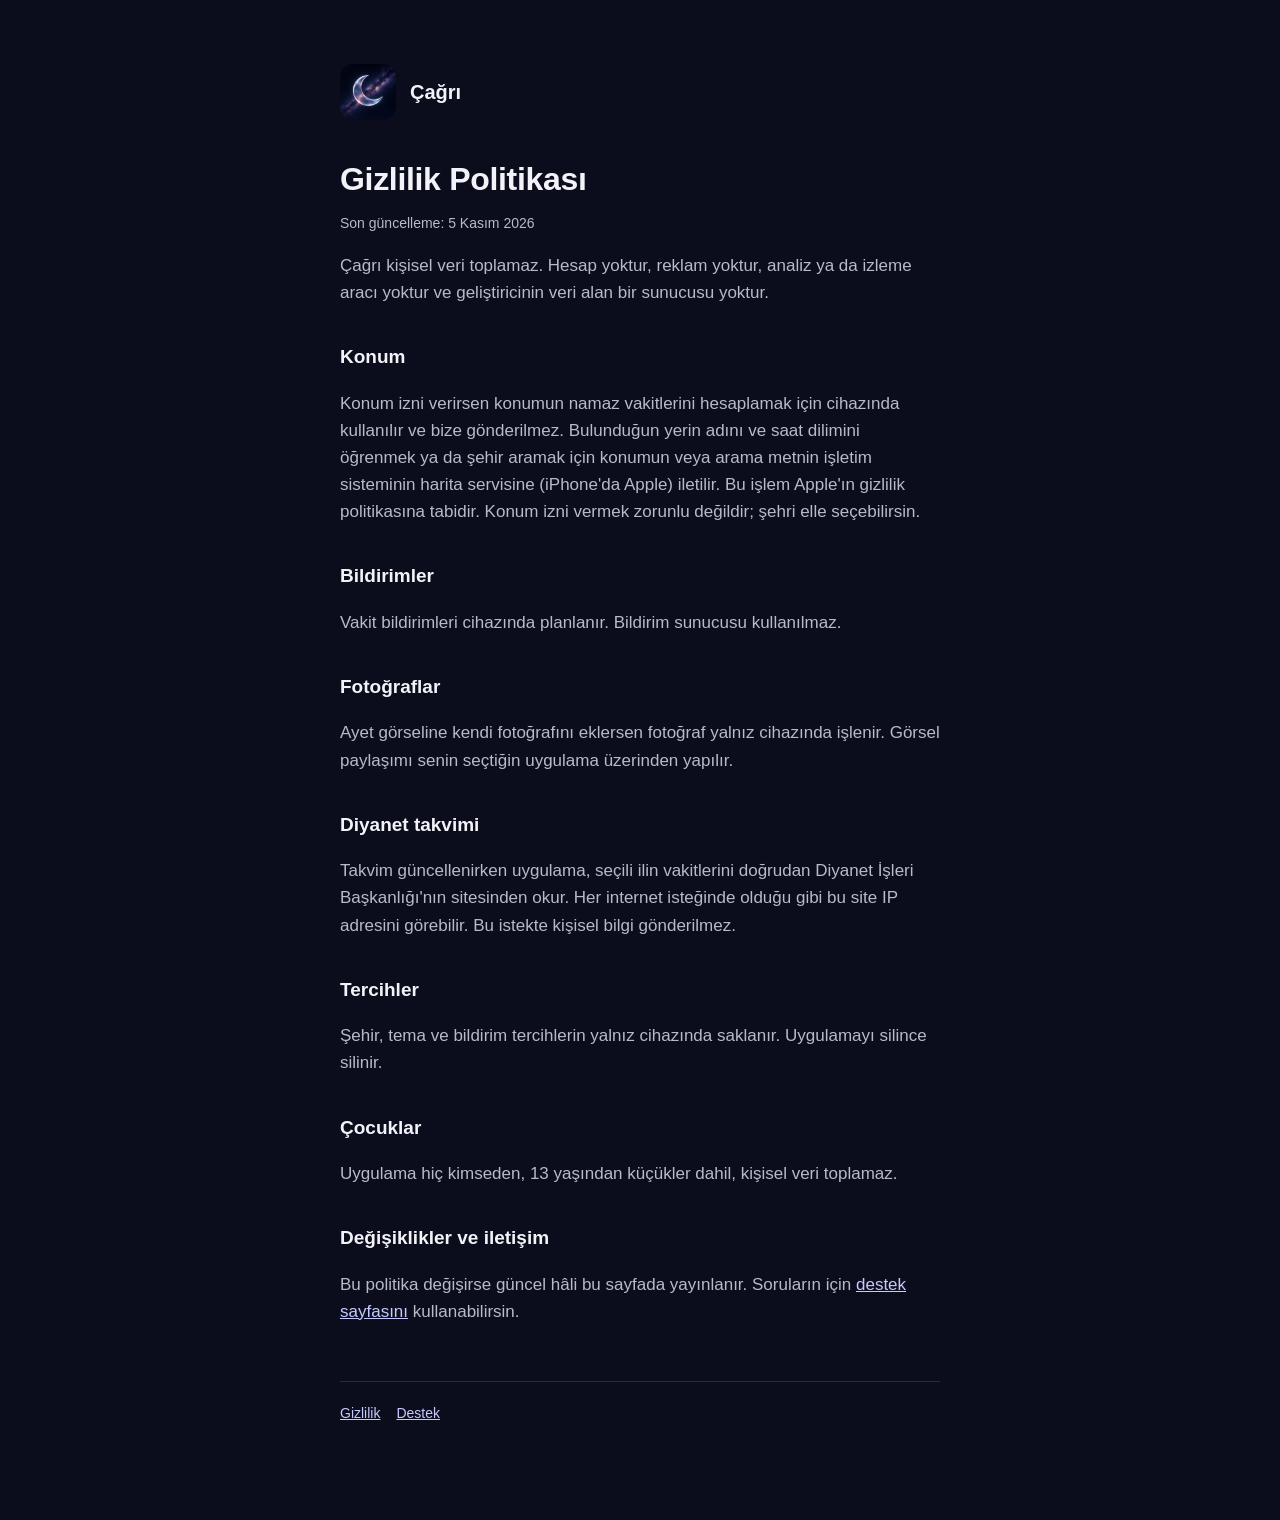
==== gizlilik/index.html @ 312e13e9 "Çağrı: tanıtım, gizlilik ve destek sayfaları" ====
<!doctype html>
<html lang="tr">
<head>
<meta charset="utf-8">
<meta name="viewport" content="width=device-width, initial-scale=1">
<title>Gizlilik Politikası: Çağrı</title>
<meta name="description" content="Çağrı kişisel veri toplamaz.">
<link rel="stylesheet" href="../style.css">
<link rel="icon" href="../icon.png">
</head>
<body>
<main>
<header><img src="../icon.png" alt=""><a href="../">Çağrı</a></header>
<h1>Gizlilik Politikası</h1>
<p class="meta">Son güncelleme: 5 Kasım 2026</p>
<p>Çağrı kişisel veri toplamaz. Hesap yoktur, reklam yoktur, analiz ya da izleme aracı yoktur ve geliştiricinin veri alan bir sunucusu yoktur.</p>
<h2>Konum</h2>
<p>Konum izni verirsen konumun namaz vakitlerini hesaplamak için cihazında kullanılır ve bize gönderilmez. Bulunduğun yerin adını ve saat dilimini öğrenmek ya da şehir aramak için konumun veya arama metnin işletim sisteminin harita servisine (iPhone'da Apple) iletilir. Bu işlem Apple'ın gizlilik politikasına tabidir. Konum izni vermek zorunlu değildir; şehri elle seçebilirsin.</p>
<h2>Bildirimler</h2>
<p>Vakit bildirimleri cihazında planlanır. Bildirim sunucusu kullanılmaz.</p>
<h2>Fotoğraflar</h2>
<p>Ayet görseline kendi fotoğrafını eklersen fotoğraf yalnız cihazında işlenir. Görsel paylaşımı senin seçtiğin uygulama üzerinden yapılır.</p>
<h2>Diyanet takvimi</h2>
<p>Takvim güncellenirken uygulama, seçili ilin vakitlerini doğrudan Diyanet İşleri Başkanlığı'nın sitesinden okur. Her internet isteğinde olduğu gibi bu site IP adresini görebilir. Bu istekte kişisel bilgi gönderilmez.</p>
<h2>Tercihler</h2>
<p>Şehir, tema ve bildirim tercihlerin yalnız cihazında saklanır. Uygulamayı silince silinir.</p>
<h2>Çocuklar</h2>
<p>Uygulama hiç kimseden, 13 yaşından küçükler dahil, kişisel veri toplamaz.</p>
<h2>Değişiklikler ve iletişim</h2>
<p>Bu politika değişirse güncel hâli bu sayfada yayınlanır. Soruların için <a href="../destek/">destek sayfasını</a> kullanabilirsin.</p>
<footer><a href="../gizlilik/">Gizlilik</a><a href="../destek/">Destek</a></footer>
</main>
</body>
</html>
---- style.css ----
:root { --bg: #0b0d1c; --ink: #f2f3f8; --soft: #b6bacb; --line: rgba(255,255,255,.12); --link: #c5c9ff; }
* { box-sizing: border-box; }
body { margin: 0; background: var(--bg); color: var(--ink); font: 17px/1.6 -apple-system, BlinkMacSystemFont, "SF Pro Text", "Segoe UI", Roboto, sans-serif; -webkit-font-smoothing: antialiased; }
main { max-width: 640px; margin: 0 auto; padding: 64px 20px 96px; }
header { display: flex; align-items: center; gap: 14px; margin-bottom: 40px; }
header img { width: 56px; height: 56px; border-radius: 13px; }
header a { color: var(--ink); text-decoration: none; font-weight: 600; font-size: 20px; }
h1 { font-size: 32px; line-height: 1.2; letter-spacing: -.01em; margin: 0 0 8px; }
h2 { font-size: 19px; margin: 36px 0 6px; }
p, li { color: var(--soft); }
ul { padding-left: 20px; }
a { color: var(--link); }
.meta { font-size: 14px; }
footer { margin-top: 56px; padding-top: 20px; border-top: 1px solid var(--line); font-size: 14px; color: var(--soft); }
footer a { margin-right: 16px; }
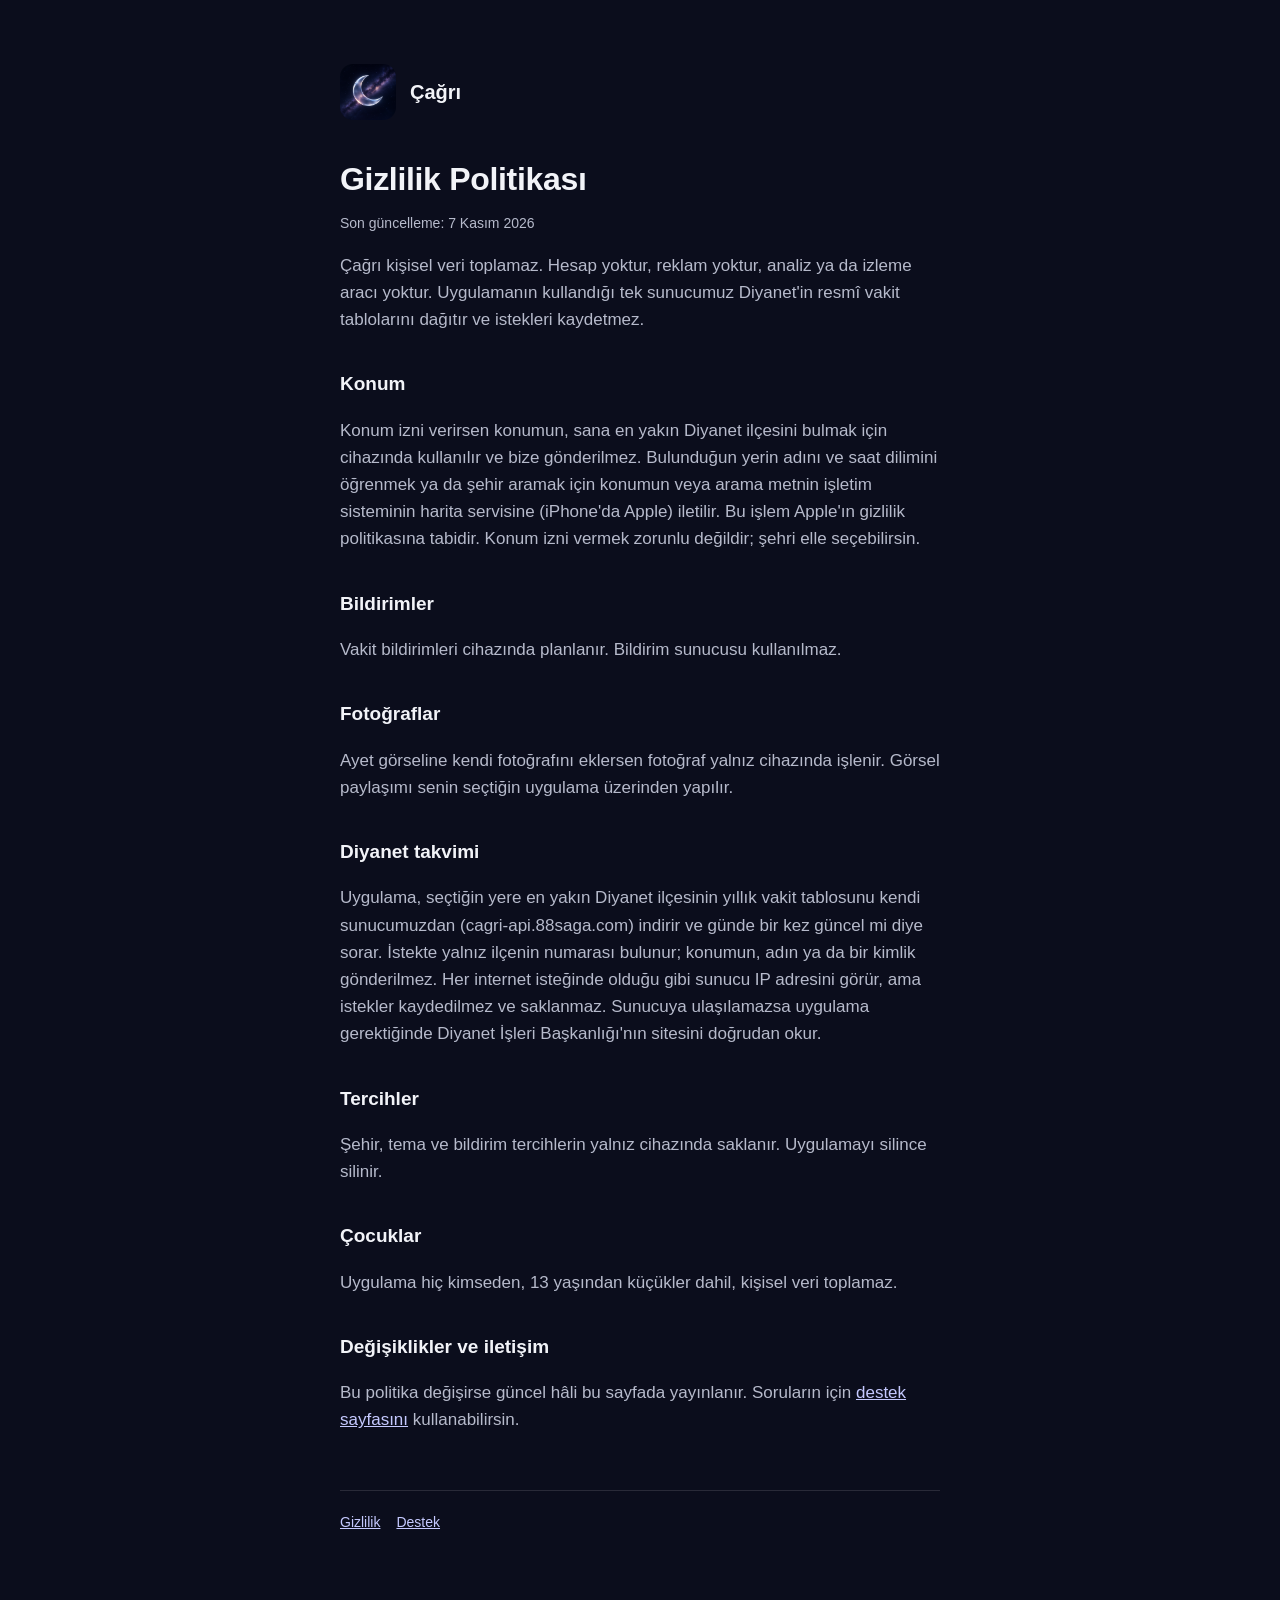
==== commit 20edbd14: "Gizlilik: vakit tablolarını dağıtan sunucu" ====
--- a/gizlilik/index.html
+++ b/gizlilik/index.html
@@ -12,16 +12,16 @@
 <main>
 <header><img src="../icon.png" alt=""><a href="../">Çağrı</a></header>
 <h1>Gizlilik Politikası</h1>
-<p class="meta">Son güncelleme: 5 Kasım 2026</p>
-<p>Çağrı kişisel veri toplamaz. Hesap yoktur, reklam yoktur, analiz ya da izleme aracı yoktur ve geliştiricinin veri alan bir sunucusu yoktur.</p>
+<p class="meta">Son güncelleme: 7 Kasım 2026</p>
+<p>Çağrı kişisel veri toplamaz. Hesap yoktur, reklam yoktur, analiz ya da izleme aracı yoktur. Uygulamanın kullandığı tek sunucumuz Diyanet'in resmî vakit tablolarını dağıtır ve istekleri kaydetmez.</p>
 <h2>Konum</h2>
-<p>Konum izni verirsen konumun namaz vakitlerini hesaplamak için cihazında kullanılır ve bize gönderilmez. Bulunduğun yerin adını ve saat dilimini öğrenmek ya da şehir aramak için konumun veya arama metnin işletim sisteminin harita servisine (iPhone'da Apple) iletilir. Bu işlem Apple'ın gizlilik politikasına tabidir. Konum izni vermek zorunlu değildir; şehri elle seçebilirsin.</p>
+<p>Konum izni verirsen konumun, sana en yakın Diyanet ilçesini bulmak için cihazında kullanılır ve bize gönderilmez. Bulunduğun yerin adını ve saat dilimini öğrenmek ya da şehir aramak için konumun veya arama metnin işletim sisteminin harita servisine (iPhone'da Apple) iletilir. Bu işlem Apple'ın gizlilik politikasına tabidir. Konum izni vermek zorunlu değildir; şehri elle seçebilirsin.</p>
 <h2>Bildirimler</h2>
 <p>Vakit bildirimleri cihazında planlanır. Bildirim sunucusu kullanılmaz.</p>
 <h2>Fotoğraflar</h2>
 <p>Ayet görseline kendi fotoğrafını eklersen fotoğraf yalnız cihazında işlenir. Görsel paylaşımı senin seçtiğin uygulama üzerinden yapılır.</p>
 <h2>Diyanet takvimi</h2>
-<p>Takvim güncellenirken uygulama, seçili ilin vakitlerini doğrudan Diyanet İşleri Başkanlığı'nın sitesinden okur. Her internet isteğinde olduğu gibi bu site IP adresini görebilir. Bu istekte kişisel bilgi gönderilmez.</p>
+<p>Uygulama, seçtiğin yere en yakın Diyanet ilçesinin yıllık vakit tablosunu kendi sunucumuzdan (cagri-api.88saga.com) indirir ve günde bir kez güncel mi diye sorar. İstekte yalnız ilçenin numarası bulunur; konumun, adın ya da bir kimlik gönderilmez. Her internet isteğinde olduğu gibi sunucu IP adresini görür, ama istekler kaydedilmez ve saklanmaz. Sunucuya ulaşılamazsa uygulama gerektiğinde Diyanet İşleri Başkanlığı'nın sitesini doğrudan okur.</p>
 <h2>Tercihler</h2>
 <p>Şehir, tema ve bildirim tercihlerin yalnız cihazında saklanır. Uygulamayı silince silinir.</p>
 <h2>Çocuklar</h2>
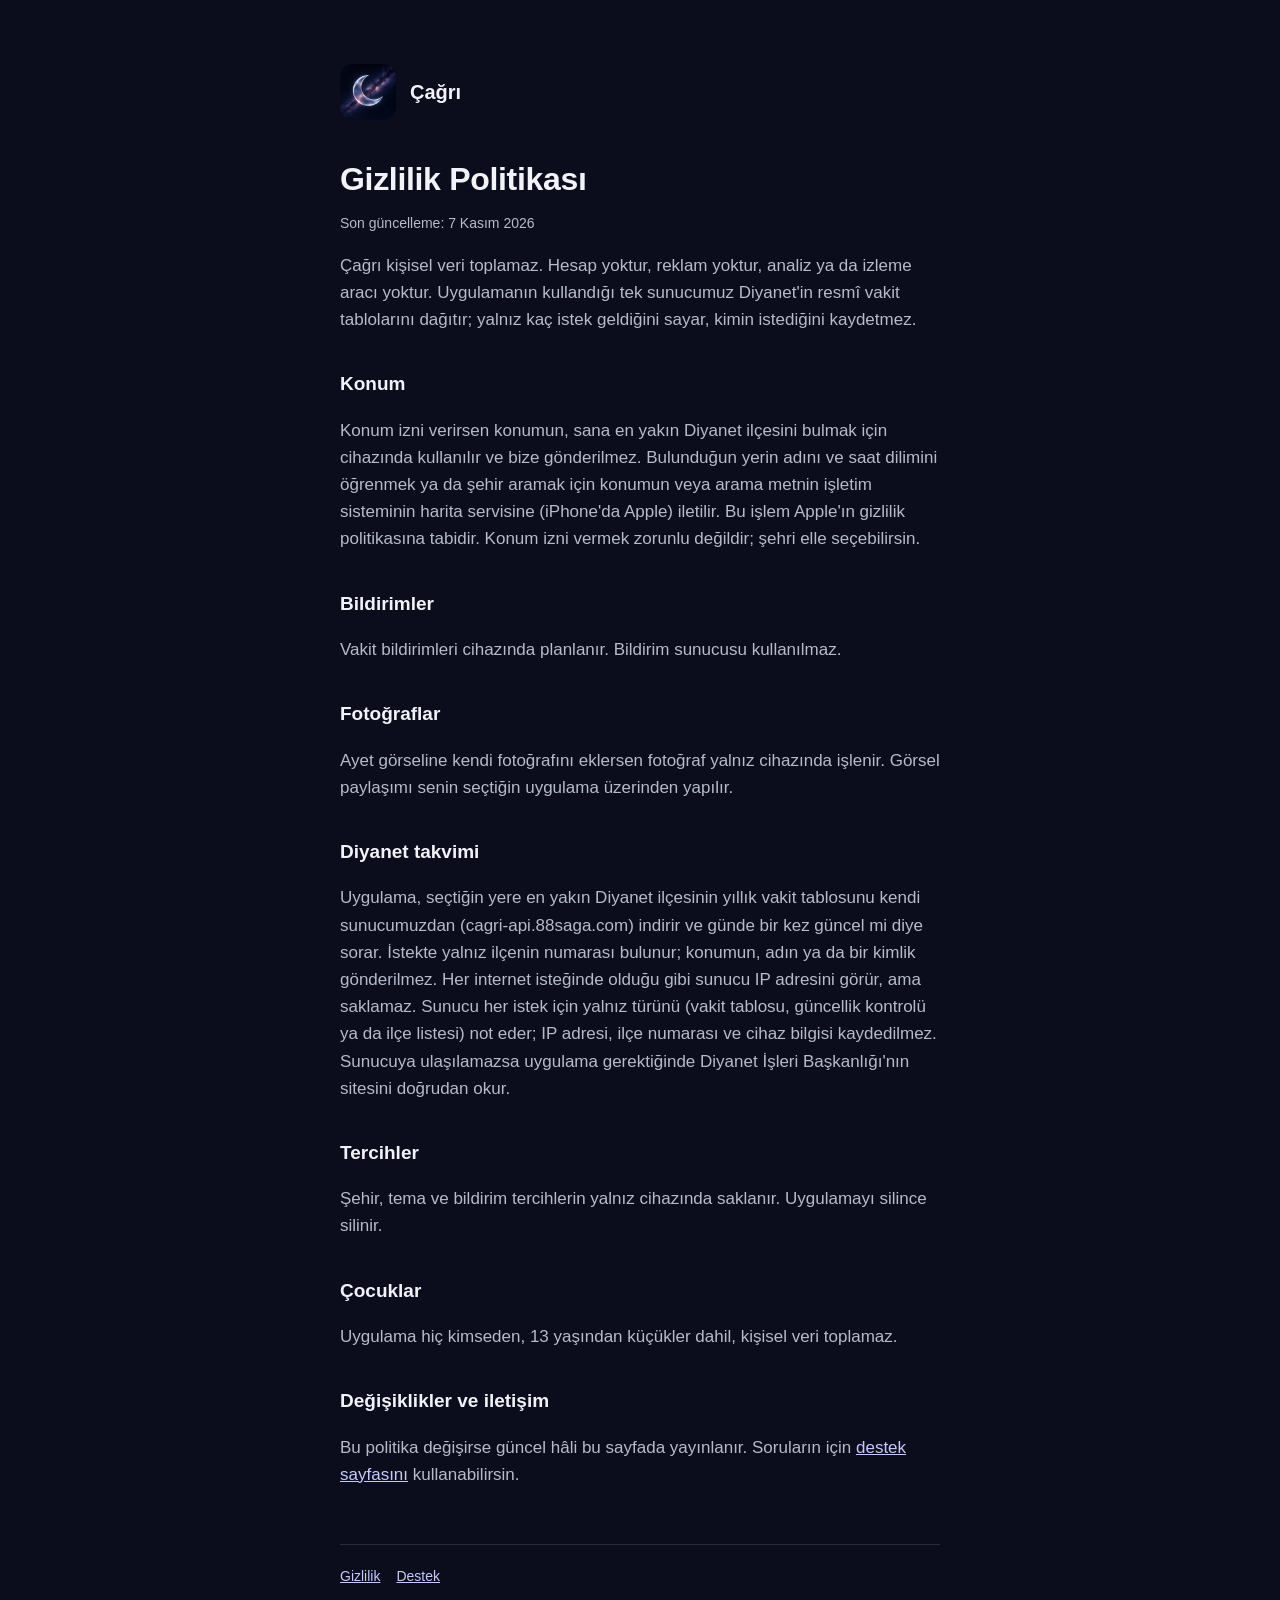
==== commit 9ccfba9d: "docs: sunucu yalnız istek türünü sayıyor" ====
--- a/gizlilik/index.html
+++ b/gizlilik/index.html
@@ -13,7 +13,7 @@
 <header><img src="../icon.png" alt=""><a href="../">Çağrı</a></header>
 <h1>Gizlilik Politikası</h1>
 <p class="meta">Son güncelleme: 7 Kasım 2026</p>
-<p>Çağrı kişisel veri toplamaz. Hesap yoktur, reklam yoktur, analiz ya da izleme aracı yoktur. Uygulamanın kullandığı tek sunucumuz Diyanet'in resmî vakit tablolarını dağıtır ve istekleri kaydetmez.</p>
+<p>Çağrı kişisel veri toplamaz. Hesap yoktur, reklam yoktur, analiz ya da izleme aracı yoktur. Uygulamanın kullandığı tek sunucumuz Diyanet'in resmî vakit tablolarını dağıtır; yalnız kaç istek geldiğini sayar, kimin istediğini kaydetmez.</p>
 <h2>Konum</h2>
 <p>Konum izni verirsen konumun, sana en yakın Diyanet ilçesini bulmak için cihazında kullanılır ve bize gönderilmez. Bulunduğun yerin adını ve saat dilimini öğrenmek ya da şehir aramak için konumun veya arama metnin işletim sisteminin harita servisine (iPhone'da Apple) iletilir. Bu işlem Apple'ın gizlilik politikasına tabidir. Konum izni vermek zorunlu değildir; şehri elle seçebilirsin.</p>
 <h2>Bildirimler</h2>
@@ -21,7 +21,7 @@
 <h2>Fotoğraflar</h2>
 <p>Ayet görseline kendi fotoğrafını eklersen fotoğraf yalnız cihazında işlenir. Görsel paylaşımı senin seçtiğin uygulama üzerinden yapılır.</p>
 <h2>Diyanet takvimi</h2>
-<p>Uygulama, seçtiğin yere en yakın Diyanet ilçesinin yıllık vakit tablosunu kendi sunucumuzdan (cagri-api.88saga.com) indirir ve günde bir kez güncel mi diye sorar. İstekte yalnız ilçenin numarası bulunur; konumun, adın ya da bir kimlik gönderilmez. Her internet isteğinde olduğu gibi sunucu IP adresini görür, ama istekler kaydedilmez ve saklanmaz. Sunucuya ulaşılamazsa uygulama gerektiğinde Diyanet İşleri Başkanlığı'nın sitesini doğrudan okur.</p>
+<p>Uygulama, seçtiğin yere en yakın Diyanet ilçesinin yıllık vakit tablosunu kendi sunucumuzdan (cagri-api.88saga.com) indirir ve günde bir kez güncel mi diye sorar. İstekte yalnız ilçenin numarası bulunur; konumun, adın ya da bir kimlik gönderilmez. Her internet isteğinde olduğu gibi sunucu IP adresini görür, ama saklamaz. Sunucu her istek için yalnız türünü (vakit tablosu, güncellik kontrolü ya da ilçe listesi) not eder; IP adresi, ilçe numarası ve cihaz bilgisi kaydedilmez. Sunucuya ulaşılamazsa uygulama gerektiğinde Diyanet İşleri Başkanlığı'nın sitesini doğrudan okur.</p>
 <h2>Tercihler</h2>
 <p>Şehir, tema ve bildirim tercihlerin yalnız cihazında saklanır. Uygulamayı silince silinir.</p>
 <h2>Çocuklar</h2>
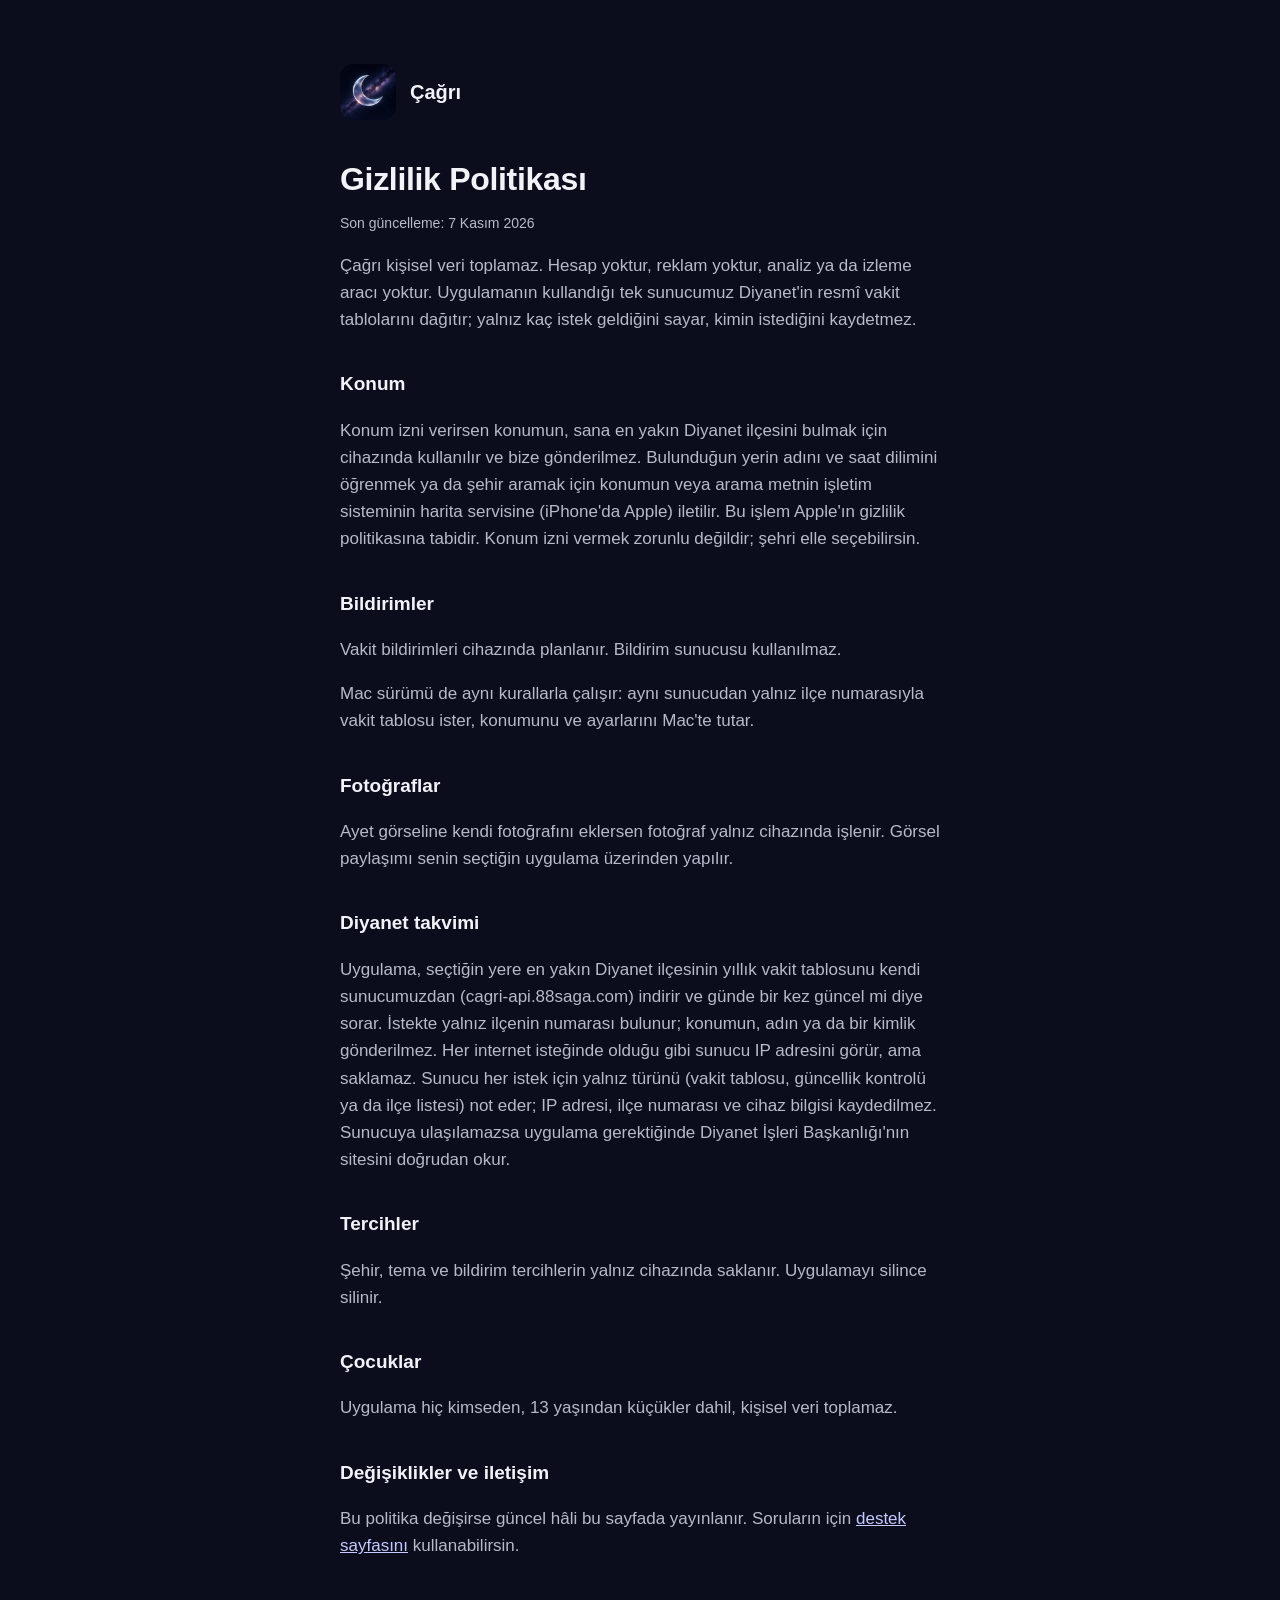
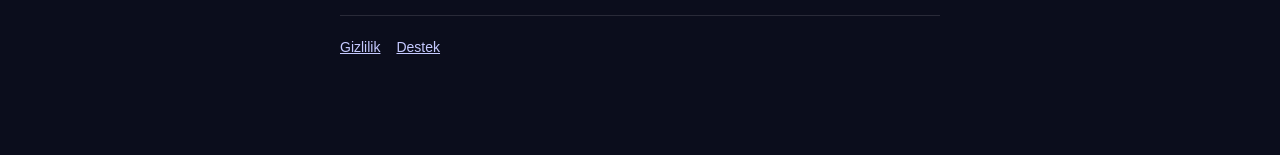
==== commit a0bac1fa: "docs: gizlilik sayfasına Mac sürümü" ====
--- a/gizlilik/index.html
+++ b/gizlilik/index.html
@@ -18,6 +18,7 @@
 <p>Konum izni verirsen konumun, sana en yakın Diyanet ilçesini bulmak için cihazında kullanılır ve bize gönderilmez. Bulunduğun yerin adını ve saat dilimini öğrenmek ya da şehir aramak için konumun veya arama metnin işletim sisteminin harita servisine (iPhone'da Apple) iletilir. Bu işlem Apple'ın gizlilik politikasına tabidir. Konum izni vermek zorunlu değildir; şehri elle seçebilirsin.</p>
 <h2>Bildirimler</h2>
 <p>Vakit bildirimleri cihazında planlanır. Bildirim sunucusu kullanılmaz.</p>
+<p>Mac sürümü de aynı kurallarla çalışır: aynı sunucudan yalnız ilçe numarasıyla vakit tablosu ister, konumunu ve ayarlarını Mac'te tutar.</p>
 <h2>Fotoğraflar</h2>
 <p>Ayet görseline kendi fotoğrafını eklersen fotoğraf yalnız cihazında işlenir. Görsel paylaşımı senin seçtiğin uygulama üzerinden yapılır.</p>
 <h2>Diyanet takvimi</h2>
